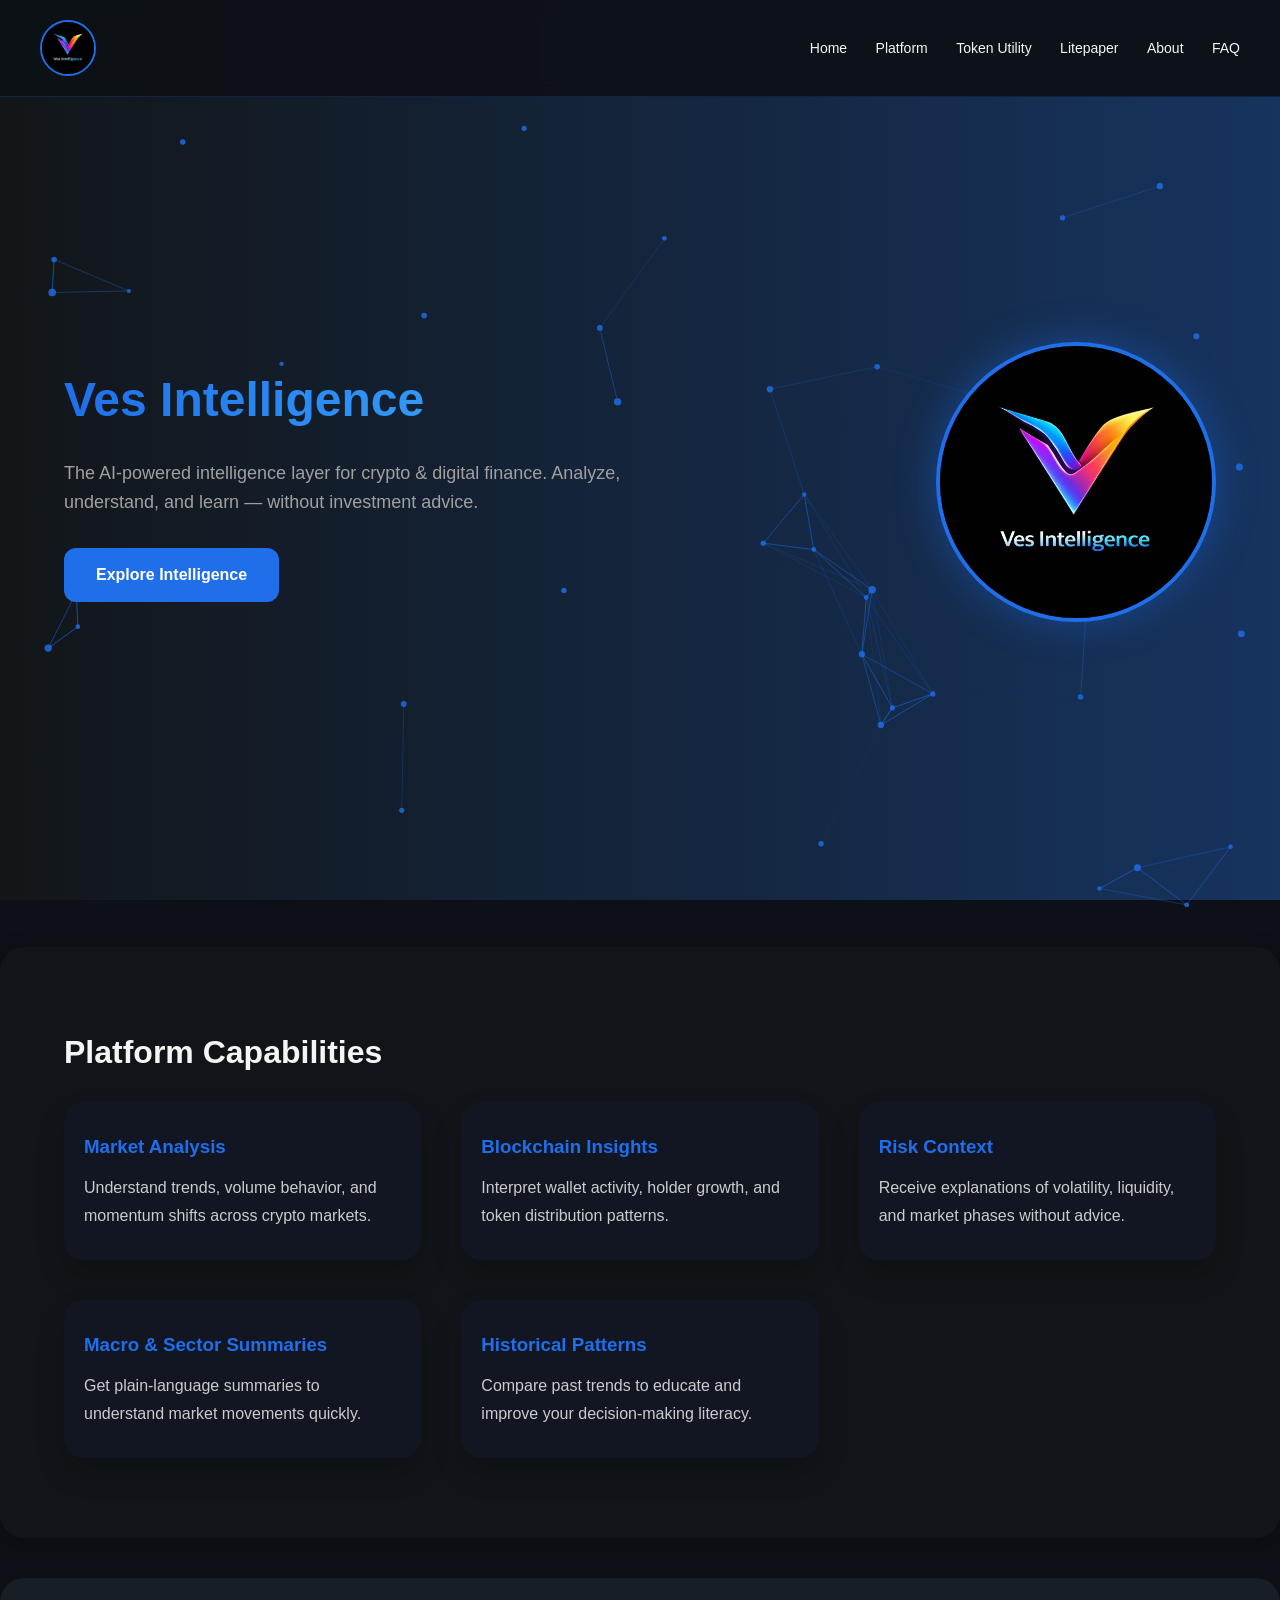
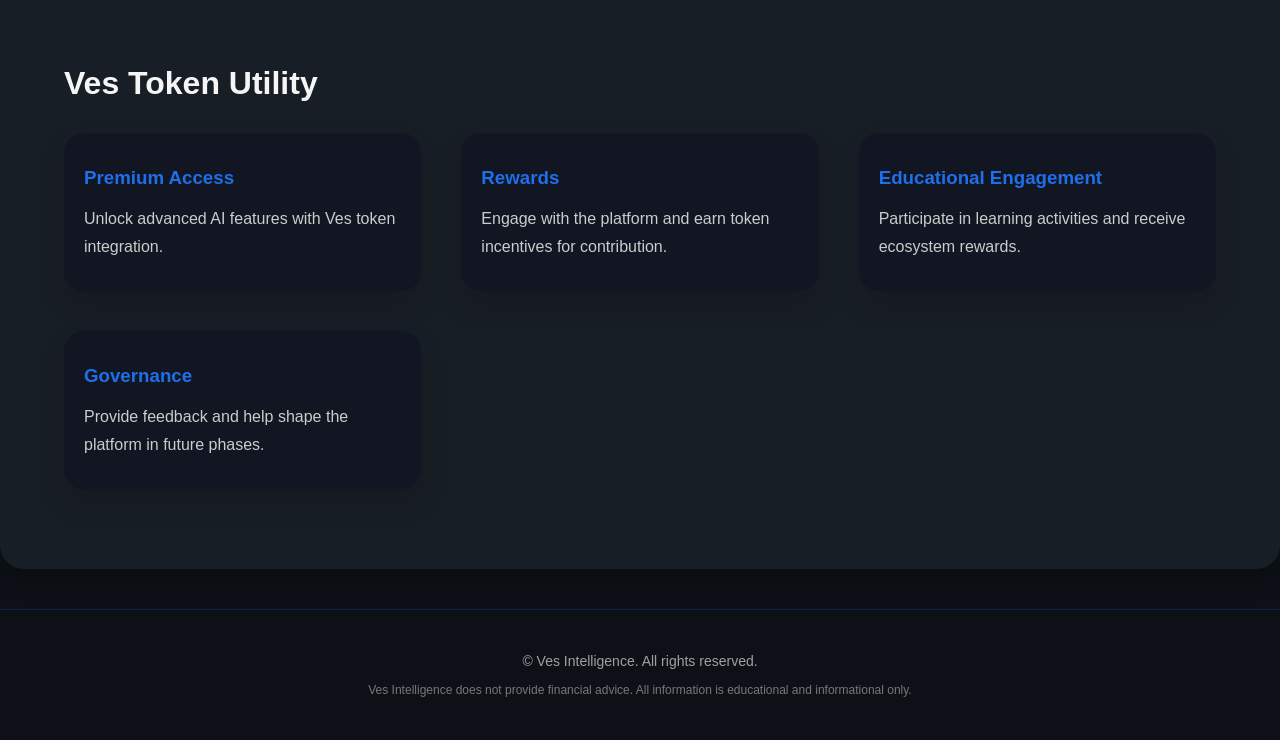
==== index.html @ 3d3acccd "Initial commit - Ves Intelligence" ====
<!DOCTYPE html>
<html lang="en">
<head>
  <meta charset="UTF-8">
  <meta name="viewport" content="width=device-width, initial-scale=1.0">
  <title>Ves Intelligence</title>
  <link rel="icon" type="image/png" href="assets/img/no word.png" />
  <link rel="stylesheet" href="assets/css/style.css" />
</head>
<body>
  <!-- HEADER -->
  <header class="header">
    <div class="container nav">
      <img src="assets/img/ves.png" alt="Ves Intelligence Logo" class="logo-img">
      <nav>
        <a href="index.html">Home</a>
        <a href="platform.html">Platform</a>
        <a href="token.html">Token Utility</a>
        <a href="docs/litepaper.html">Litepaper</a>
        <a href="about.html">About</a>
        <a href="faq.html">FAQ</a>
      </nav>
    </div>
  </header>

  <!-- HERO -->
  <section class="hero">
    <canvas id="brain-bg"></canvas>
    <div class="container hero-container flex-hero">
      <div class="hero-text">
        <h1>Ves Intelligence</h1>
        <p>The AI-powered intelligence layer for crypto & digital finance. Analyze, understand, and learn — without investment advice.</p>
        <a href="docs/whitepaper.html" class="button">Explore Intelligence</a>
      </div>
      <div class="hero-logo">
        <img src="assets/img/ves.png" alt="Ves Intelligence Logo" class="hero-logo-img">
      </div>
    </div>
  </section>

  <!-- PLATFORM CAPABILITIES -->
  <section class="section">
    <div class="container">
      <h2>Platform Capabilities</h2>
      <div class="grid">
        <div class="feature-card">
          <h3>Market Analysis</h3>
          <p>Understand trends, volume behavior, and momentum shifts across crypto markets.</p>
        </div>
        <div class="feature-card">
          <h3>Blockchain Insights</h3>
          <p>Interpret wallet activity, holder growth, and token distribution patterns.</p>
        </div>
        <div class="feature-card">
          <h3>Risk Context</h3>
          <p>Receive explanations of volatility, liquidity, and market phases without advice.</p>
        </div>
        <div class="feature-card">
          <h3>Macro & Sector Summaries</h3>
          <p>Get plain-language summaries to understand market movements quickly.</p>
        </div>
        <div class="feature-card">
          <h3>Historical Patterns</h3>
          <p>Compare past trends to educate and improve your decision-making literacy.</p>
        </div>
      </div>
    </div>
  </section>

  <!-- TOKEN UTILITY -->
  <section class="section muted">
    <div class="container">
      <h2>Ves Token Utility</h2>
      <div class="grid">
        <div class="feature-card">
          <h3>Premium Access</h3>
          <p>Unlock advanced AI features with Ves token integration.</p>
        </div>
        <div class="feature-card">
          <h3>Rewards</h3>
          <p>Engage with the platform and earn token incentives for contribution.</p>
        </div>
        <div class="feature-card">
          <h3>Educational Engagement</h3>
          <p>Participate in learning activities and receive ecosystem rewards.</p>
        </div>
        <div class="feature-card">
          <h3>Governance</h3>
          <p>Provide feedback and help shape the platform in future phases.</p>
        </div>
      </div>
    </div>
  </section>

  <!-- FOOTER -->
  <footer class="footer">
    <div class="container">
      <p>© Ves Intelligence. All rights reserved.</p>
      <p class="disclaimer">Ves Intelligence does not provide financial advice. All information is educational and informational only.</p>
    </div>
  </footer>

  <!-- SCRIPTS -->
  <script src="assets/js/main.js"></script>
  <script src="assets/js/brain.js"></script>
</body>
</html>
---- assets/css/style.css ----
/* ===========================
   Base Reset & Fonts
=========================== */
* {
  margin: 0;
  padding: 0;
  box-sizing: border-box;
}

body {
  font-family: 'Inter', 'Roboto', -apple-system, BlinkMacSystemFont, "Segoe UI", Helvetica, Arial, sans-serif;
  color: #F5F5F5;
  background: #0D1117;
  line-height: 1.6;
  overflow-x: hidden;
}

/* ===========================
   Container & Layout
=========================== */
.container {
  max-width: 1200px;
  margin: 0 auto;
  padding: 0 24px;
}

/* ===========================
   Header & Navigation
=========================== */
.header {
  position: sticky;
  top: 0;
  z-index: 100;
  background: rgba(13,17,23,0.95);
  backdrop-filter: blur(8px);
  border-bottom: 1px solid #1F6FEB33;
}

.nav {
  display: flex;
  justify-content: space-between;
  align-items: center;
  padding: 20px 0;
}

.logo-img {
  height: 56px;
  width: 56px;
  border-radius: 50%;
  object-fit: cover;
  border: 2px solid #1F6FEB;
}

nav a {
  margin-left: 24px;
  text-decoration: none;
  color: #F5F5F5;
  font-size: 14px;
  font-weight: 500;
  transition: all 0.3s ease;
}

nav a:hover {
  color: #1F6FEB;
  transform: translateY(-2px);
}

/* ===========================
   Hero Section
=========================== */
.hero {
  position: relative;
  min-height: 90vh;
  display: flex;
  align-items: center;
  justify-content: center;
  overflow: hidden;
}

.hero-container {
  display: flex;
  justify-content: space-between;
  align-items: center;
  position: relative;
  width: 100%;
  max-width: 1200px;
  z-index: 2;
  padding: 0 24px;
  flex-wrap: wrap;
}

.hero-text {
  flex: 1 1 500px;
  text-align: left;
  max-width: 600px;
  margin-bottom: 40px;
}

.hero-text h1 {
  font-size: 48px;
  font-weight: 700;
  background: linear-gradient(90deg, #1F6FEB, #3DB4FF);
  -webkit-background-clip: text;
  -webkit-text-fill-color: transparent;
  margin-bottom: 20px;
}

.hero-text p {
  font-size: 18px;
  color: #A0A0A0;
  margin-bottom: 32px;
}

.hero-text .button {
  display: inline-block;
  padding: 14px 32px;
  background: #1F6FEB;
  color: #fff;
  font-weight: 600;
  border-radius: 12px;
  text-decoration: none;
  transition: all 0.3s ease;
}

.hero-text .button:hover {
  background: #155FCC;
  transform: translateY(-2px);
}

/* Logo */
.hero-logo {
  flex: 0 1 280px;
  max-width: 280px;
  height: 280px;
  margin-bottom: 40px;
  position: relative;
}

.hero-logo img {
  width: 100%;
  height: 100%;
  border-radius: 50%;
  border: 4px solid #1F6FEB;
  box-shadow: 0 0 40px rgba(31,111,235,0.4);
  z-index: 2;
  position: relative;
}

/* Brain canvas */
#brain-bg {
  position: absolute;
  top: 0;
  left: 0;
  width: 100%;
  height: 100%;
  z-index: 1;
}

/* ===========================
   Sections
=========================== */
.section {
  background: rgba(18,22,25,0.95);
  border-radius: 24px;
  padding: 80px 24px;
  margin: 40px 0;
  box-shadow: 0 8px 24px rgba(0,0,0,0.3);
  transition: transform 0.3s ease, box-shadow 0.3s ease;
}

.section:hover {
  transform: translateY(-5px);
  box-shadow: 0 12px 36px rgba(0,0,0,0.4);
}

.section.muted {
  background: rgba(28,34,40,0.85);
}

.section h2 {
  font-size: 32px;
  font-weight: 700;
  margin-bottom: 24px;
  color: #F5F5F5;
}

.section p {
  max-width: 750px;
  color: #ccc;
  font-size: 16px;
  line-height: 1.75;
}

/* ===========================
   Grid / Features
=========================== */
.grid {
  display: grid;
  grid-template-columns: repeat(auto-fit, minmax(280px, 1fr));
  gap: 40px;
  margin-top: 24px;
}

.feature-card {
  background: #111622;
  border-radius: 20px;
  padding: 30px 20px;
  box-shadow: 0 15px 30px rgba(0,0,0,0.15);
  transition: transform 0.3s ease, box-shadow 0.3s ease;
}

.feature-card:hover {
  transform: translateY(-8px);
  box-shadow: 0 25px 50px rgba(0,0,0,0.2);
}

.feature-card h3 {
  margin-bottom: 12px;
  color: #1F6FEB;
}

.feature-card p {
  color: #ccc;
}

/* ===========================
   Notes & Disclaimers
=========================== */
.note {
  margin-top: 12px;
  font-size: 14px;
  color: #A0A0A0;
}

.footer {
  border-top: 1px solid #1F6FEB33;
  padding: 40px 24px;
  font-size: 14px;
  color: #A0A0A0;
  text-align: center;
}

.footer .disclaimer {
  margin-top: 8px;
  font-size: 12px;
  color: #777;
}

/* ===========================
   Animated Gradient Background
=========================== */
body::before {
  content: '';
  position: fixed;
  top: 0; left: 0;
  width: 100%; height: 100%;
  background: linear-gradient(270deg, #0D1117, #1F6FEB, #121619);
  background-size: 600% 600%;
  z-index: -1;
  animation: gradientShift 30s ease infinite;
}

@keyframes gradientShift {
  0% {background-position: 0% 50%;}
  50% {background-position: 100% 50%;}
  100% {background-position: 0% 50%;}
}

/* ===========================
   Responsive
=========================== */
@media (max-width: 992px) {
  .hero-container {
    flex-direction: column;
    text-align: center;
  }
  .hero-text {
    margin-bottom: 40px;
  }
}

@media (max-width: 768px) {
  .hero-text h1 {
    font-size: 36px;
  }
  .section h2 {
    font-size: 28px;
  }
  .hero-logo {
    width: 200px;
  }
  .hero-text .button {
    padding: 12px 24px;
  }
}
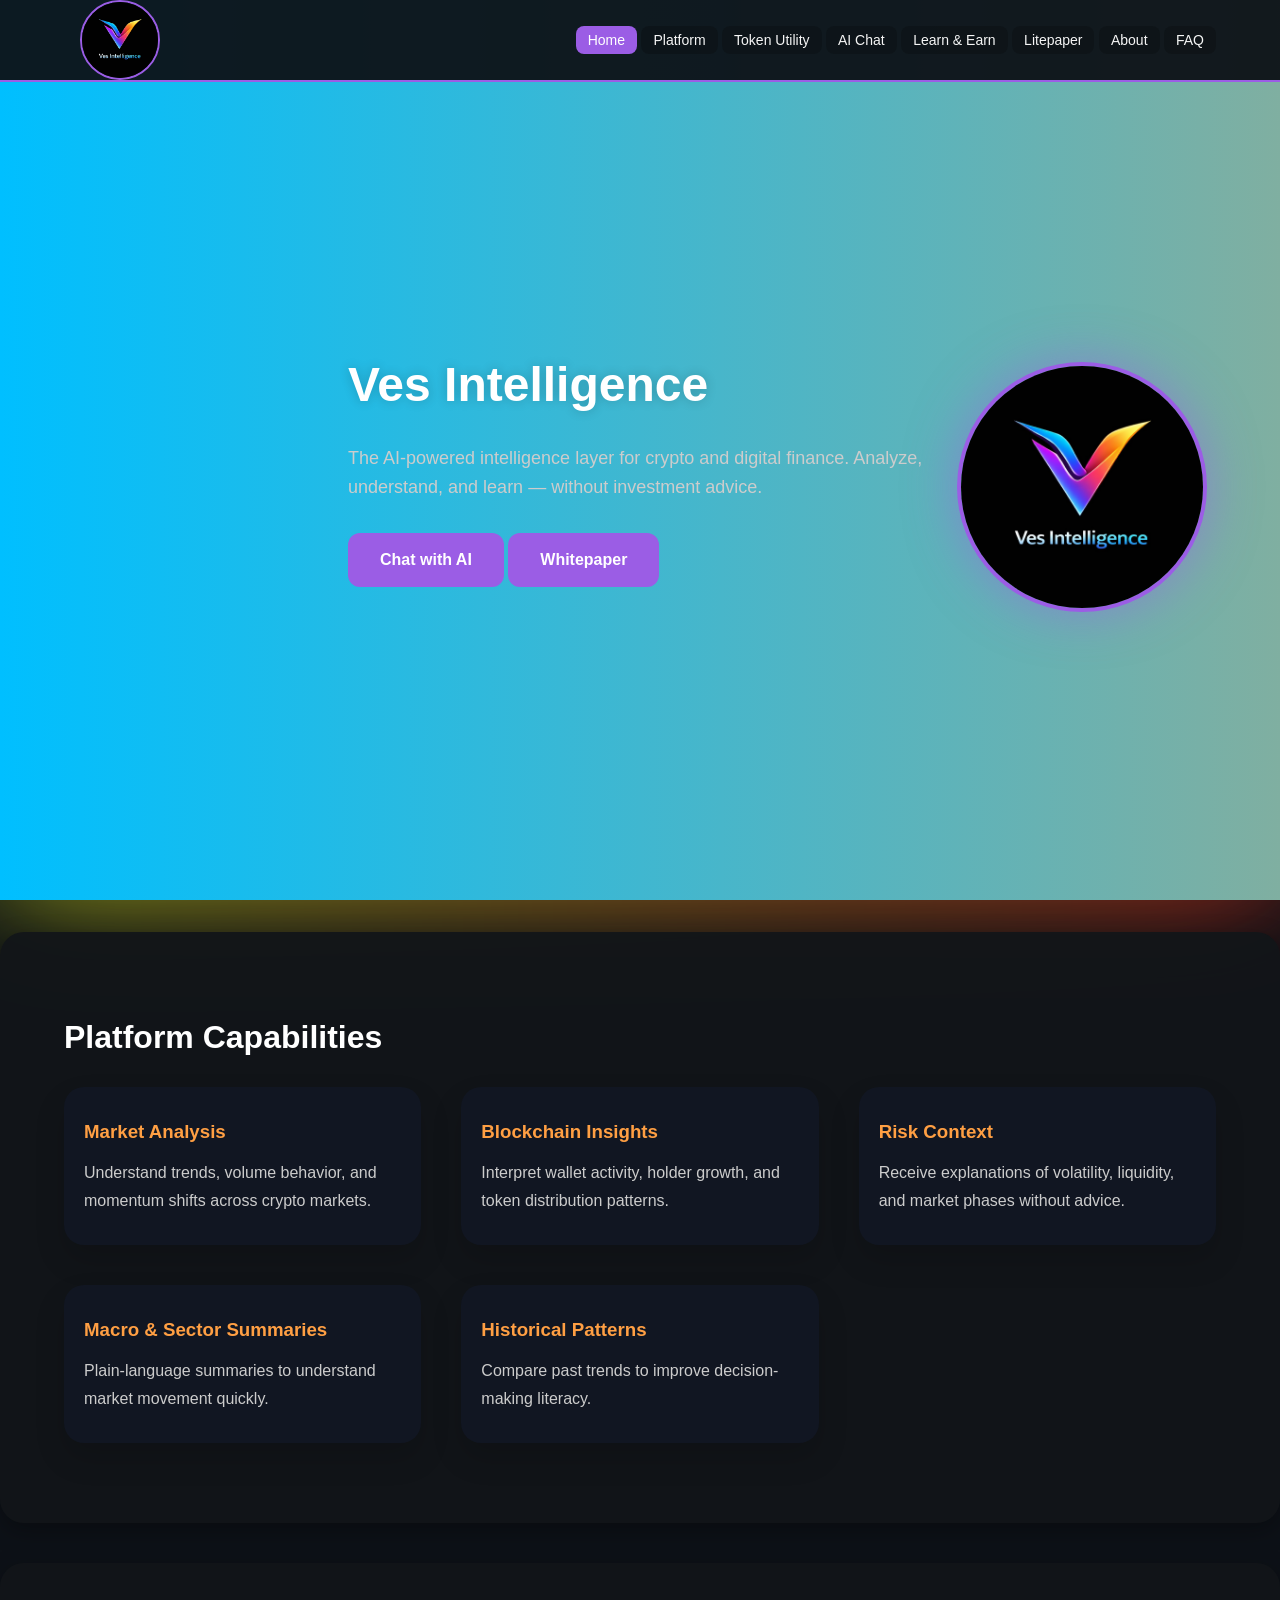
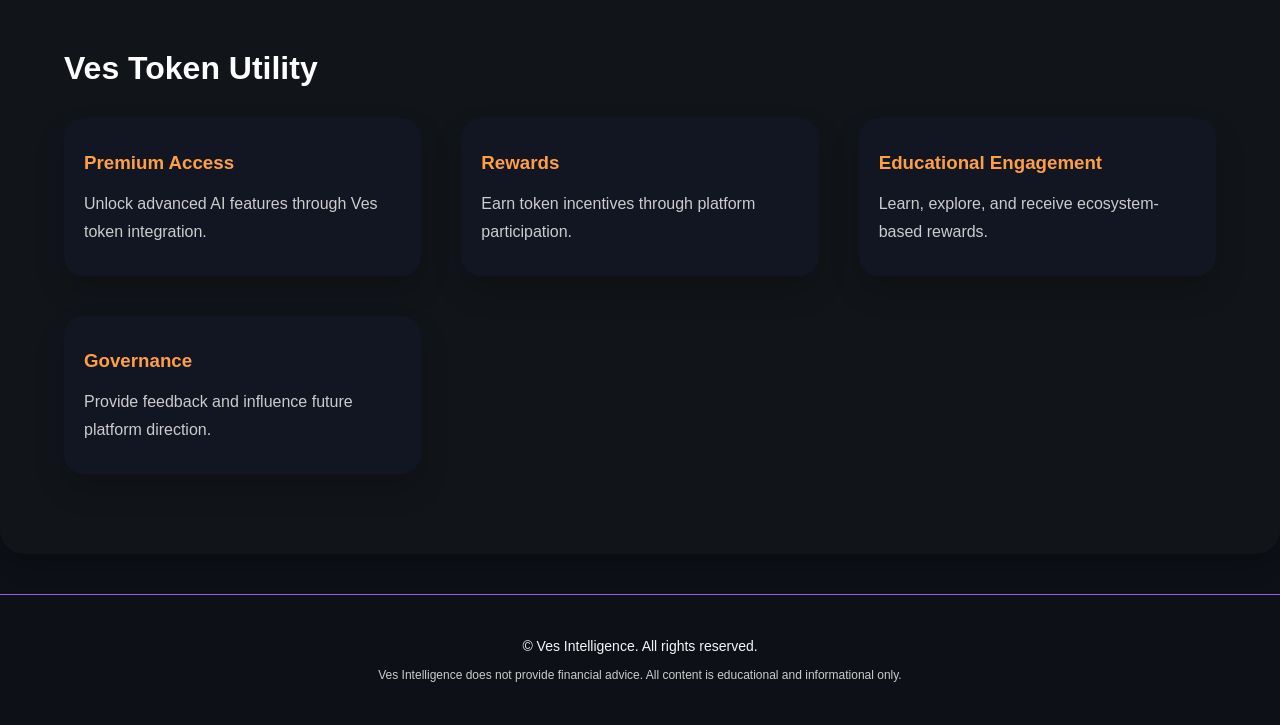
==== commit 1ae85071: "v2 of website with new design" ====
--- a/index.html
+++ b/index.html
@@ -1,107 +1,169 @@
 <!DOCTYPE html>
 <html lang="en">
-<head>
-  <meta charset="UTF-8">
-  <meta name="viewport" content="width=device-width, initial-scale=1.0">
-  <title>Ves Intelligence</title>
-  <link rel="icon" type="image/png" href="assets/img/no word.png" />
-  <link rel="stylesheet" href="assets/css/style.css" />
-</head>
-<body>
-  <!-- HEADER -->
-  <header class="header">
-    <div class="container nav">
-      <img src="assets/img/ves.png" alt="Ves Intelligence Logo" class="logo-img">
-      <nav>
-        <a href="index.html">Home</a>
-        <a href="platform.html">Platform</a>
-        <a href="token.html">Token Utility</a>
-        <a href="docs/litepaper.html">Litepaper</a>
-        <a href="about.html">About</a>
-        <a href="faq.html">FAQ</a>
-      </nav>
+  <head>
+    <meta charset="UTF-8" />
+    <meta name="viewport" content="width=device-width, initial-scale=1.0" />
+    <title>Ves Intelligence</title>
+
+    <!-- Favicon -->
+    <link rel="icon" type="image/png" href="assets/img/no word.png" />
+
+    <!-- Styles -->
+    <link rel="stylesheet" href="assets/css/style.css" />
+  </head>
+  <body>
+    <!-- Animated RGB Brand Background -->
+    <div class="ves-wave"></div>
+
+    <!-- Splash Overlay -->
+    <div class="splash-screen">
+      <img
+        src="assets/img/ves.png"
+        alt="Ves Intelligence Logo"
+        class="splash-logo"
+      />
     </div>
-  </header>
 
-  <!-- HERO -->
-  <section class="hero">
-    <canvas id="brain-bg"></canvas>
-    <div class="container hero-container flex-hero">
-      <div class="hero-text">
-        <h1>Ves Intelligence</h1>
-        <p>The AI-powered intelligence layer for crypto & digital finance. Analyze, understand, and learn — without investment advice.</p>
-        <a href="docs/whitepaper.html" class="button">Explore Intelligence</a>
-      </div>
-      <div class="hero-logo">
-        <img src="assets/img/ves.png" alt="Ves Intelligence Logo" class="hero-logo-img">
-      </div>
-    </div>
-  </section>
-
-  <!-- PLATFORM CAPABILITIES -->
-  <section class="section">
-    <div class="container">
-      <h2>Platform Capabilities</h2>
-      <div class="grid">
-        <div class="feature-card">
-          <h3>Market Analysis</h3>
-          <p>Understand trends, volume behavior, and momentum shifts across crypto markets.</p>
-        </div>
-        <div class="feature-card">
-          <h3>Blockchain Insights</h3>
-          <p>Interpret wallet activity, holder growth, and token distribution patterns.</p>
-        </div>
-        <div class="feature-card">
-          <h3>Risk Context</h3>
-          <p>Receive explanations of volatility, liquidity, and market phases without advice.</p>
-        </div>
-        <div class="feature-card">
-          <h3>Macro & Sector Summaries</h3>
-          <p>Get plain-language summaries to understand market movements quickly.</p>
-        </div>
-        <div class="feature-card">
-          <h3>Historical Patterns</h3>
-          <p>Compare past trends to educate and improve your decision-making literacy.</p>
+    <!-- HEADER -->
+    <header class="header">
+      <div class="container nav">
+        <div class="nav-inner">
+          <img src="assets/img/ves.png" alt="Ves Intelligence Logo" class="logo-img" />
+          <nav>
+            <a href="index.html" class="active">Home</a>
+            <a href="platform.html">Platform</a>
+            <a href="token.html">Token Utility</a>
+            <a href="ai.html">AI Chat</a>
+            <a href="learn.html">Learn & Earn</a>
+            <a href="docs/litepaper.html">Litepaper</a>
+            <a href="about.html">About</a>
+            <a href="faq.html">FAQ</a>
+          </nav>
         </div>
       </div>
-    </div>
-  </section>
+    </header>
 
-  <!-- TOKEN UTILITY -->
-  <section class="section muted">
-    <div class="container">
-      <h2>Ves Token Utility</h2>
-      <div class="grid">
-        <div class="feature-card">
-          <h3>Premium Access</h3>
-          <p>Unlock advanced AI features with Ves token integration.</p>
+    <!-- HERO -->
+    <section class="hero">
+      <canvas id="brain-bg"></canvas>
+
+      <div class="container hero-container">
+        <div class="hero-text">
+          <h1>Ves Intelligence</h1>
+          <p>
+            The AI-powered intelligence layer for crypto and digital finance.
+            Analyze, understand, and learn — without investment advice.
+          </p>
+          <a href="ai.html" class="button">
+            Chat with AI
+          </a>
+          <a href="docs/whitepaper.html" class="button">
+            Whitepaper
+          </a>
         </div>
-        <div class="feature-card">
-          <h3>Rewards</h3>
-          <p>Engage with the platform and earn token incentives for contribution.</p>
-        </div>
-        <div class="feature-card">
-          <h3>Educational Engagement</h3>
-          <p>Participate in learning activities and receive ecosystem rewards.</p>
-        </div>
-        <div class="feature-card">
-          <h3>Governance</h3>
-          <p>Provide feedback and help shape the platform in future phases.</p>
+
+        <div class="hero-logo">
+          <img
+            src="assets/img/ves.png"
+            alt="Ves Intelligence Logo"
+            class="hero-logo-img"
+          />
         </div>
       </div>
-    </div>
-  </section>
+    </section>
 
-  <!-- FOOTER -->
-  <footer class="footer">
-    <div class="container">
-      <p>© Ves Intelligence. All rights reserved.</p>
-      <p class="disclaimer">Ves Intelligence does not provide financial advice. All information is educational and informational only.</p>
-    </div>
-  </footer>
+    <!-- PLATFORM CAPABILITIES -->
+    <section class="section">
+      <div class="container">
+        <h2>Platform Capabilities</h2>
 
-  <!-- SCRIPTS -->
-  <script src="assets/js/main.js"></script>
-  <script src="assets/js/brain.js"></script>
-</body>
+        <div class="grid">
+          <div class="feature-card">
+            <h3>Market Analysis</h3>
+            <p>
+              Understand trends, volume behavior, and momentum shifts across crypto markets.
+            </p>
+          </div>
+
+          <div class="feature-card">
+            <h3>Blockchain Insights</h3>
+            <p>
+              Interpret wallet activity, holder growth, and token distribution patterns.
+            </p>
+          </div>
+
+          <div class="feature-card">
+            <h3>Risk Context</h3>
+            <p>
+              Receive explanations of volatility, liquidity, and market phases without advice.
+            </p>
+          </div>
+
+          <div class="feature-card">
+            <h3>Macro & Sector Summaries</h3>
+            <p>
+              Plain-language summaries to understand market movement quickly.
+            </p>
+          </div>
+
+          <div class="feature-card">
+            <h3>Historical Patterns</h3>
+            <p>
+              Compare past trends to improve decision-making literacy.
+            </p>
+          </div>
+        </div>
+      </div>
+    </section>
+
+    <!-- TOKEN UTILITY -->
+    <section class="section muted">
+      <div class="container">
+        <h2>Ves Token Utility</h2>
+
+        <div class="grid">
+          <div class="feature-card">
+            <h3>Premium Access</h3>
+            <p>
+              Unlock advanced AI features through Ves token integration.
+            </p>
+          </div>
+
+          <div class="feature-card">
+            <h3>Rewards</h3>
+            <p>
+              Earn token incentives through platform participation.
+            </p>
+          </div>
+
+          <div class="feature-card">
+            <h3>Educational Engagement</h3>
+            <p>
+              Learn, explore, and receive ecosystem-based rewards.
+            </p>
+          </div>
+
+          <div class="feature-card">
+            <h3>Governance</h3>
+            <p>
+              Provide feedback and influence future platform direction.
+            </p>
+          </div>
+        </div>
+      </div>
+    </section>
+
+    <!-- FOOTER -->
+    <footer class="footer">
+      <div class="container">
+        <p>© Ves Intelligence. All rights reserved.</p>
+        <p class="disclaimer">
+          Ves Intelligence does not provide financial advice. All content is educational and informational only.
+        </p>
+      </div>
+    </footer>
+
+    <!-- Scripts -->
+    <script src="assets/js/main.js"></script>
+  </body>
 </html>
--- a/assets/css/style.css
+++ b/assets/css/style.css
@@ -8,11 +8,58 @@
 }
 
 body {
-  font-family: 'Inter', 'Roboto', -apple-system, BlinkMacSystemFont, "Segoe UI", Helvetica, Arial, sans-serif;
-  color: #F5F5F5;
-  background: #0D1117;
+  font-family: "Inter", "Roboto", -apple-system, BlinkMacSystemFont, "Segoe UI",
+    Helvetica, Arial, sans-serif;
+  color: #f5f5f5;
+  background: #0d1117;
   line-height: 1.6;
   overflow-x: hidden;
+  position: relative;
+}
+
+/* ===========================
+   Animated Gradient Background
+=========================== */
+body::before {
+  content: "";
+  position: fixed;
+  top: 0;
+  left: 0;
+  width: 100%;
+  height: 100%;
+  background: linear-gradient(270deg, #9b5de5, #ff4c4c, #ff9f43, #00bfff);
+  background-size: 600% 600%;
+  z-index: -2;
+  animation: gradientShift 30s ease infinite;
+}
+
+@keyframes gradientShift {
+  0% {
+    background-position: 0% 50%;
+  }
+  50% {
+    background-position: 100% 50%;
+  }
+  100% {
+    background-position: 0% 50%;
+  }
+}
+
+/* ===========================
+   Ves Wave Animated Background
+=========================== */
+.ves-wave {
+  position: fixed;
+  top: 0;
+  left: 0;
+  width: 100%;
+  height: 100%;
+  z-index: -3; /* behind everything */
+  background: linear-gradient(270deg, #9b5de5, #ff4c4c, #ff9f43, #00bfff);
+  background-size: 600% 600%;
+  filter: blur(60px);
+  opacity: 0.7;
+  pointer-events: none;
 }
 
 /* ===========================
@@ -31,38 +78,70 @@
   position: sticky;
   top: 0;
   z-index: 100;
-  background: rgba(13,17,23,0.95);
-  backdrop-filter: blur(8px);
-  border-bottom: 1px solid #1F6FEB33;
-}
-
-.nav {
-  display: flex;
+  background: rgba(13, 17, 23, 0.95);
+  border-bottom: 2px solid #9b5de5;
+}
+
+.nav-inner {
+  display: flex;
+  align-items: center;
   justify-content: space-between;
-  align-items: center;
-  padding: 20px 0;
+  width: 100%;
 }
 
 .logo-img {
-  height: 56px;
-  width: 56px;
+  height: 80px;
+  width: 80px;
   border-radius: 50%;
   object-fit: cover;
-  border: 2px solid #1F6FEB;
-}
-
+  border: 2px solid #9b5de5;
+  margin-left: 16px;
+}
+
+/* Nav Links */
 nav a {
-  margin-left: 24px;
   text-decoration: none;
-  color: #F5F5F5;
+  color: #f5f5f5;
   font-size: 14px;
   font-weight: 500;
+  padding: 6px 12px;
+  border-radius: 8px;
   transition: all 0.3s ease;
-}
-
-nav a:hover {
-  color: #1F6FEB;
+  background: rgba(0, 0, 0, 0.2);
+}
+nav a:hover,
+nav a.active {
+  color: #fff;
+  background: #9b5de5;
   transform: translateY(-2px);
+}
+
+/* ===========================
+   Splash Overlay
+=========================== */
+.splash-screen {
+  position: fixed;
+  top: 0;
+  left: 0;
+  width: 100%;
+  height: 100%;
+  background: rgba(13, 17, 23, 0.75);
+  display: flex;
+  justify-content: center;
+  align-items: center;
+  z-index: 9999;
+}
+
+.splash-screen .splash-logo {
+  width: 350px;
+  height: 350px;
+  border-radius: 50%;
+  border: 4px solid #9b5de5;
+  box-shadow: 0 0 40px rgba(155, 93, 229, 0.5);
+  background: #0d1117;
+  display: flex;
+  justify-content: center;
+  align-items: center;
 }
 
 /* ===========================
@@ -75,23 +154,20 @@
   align-items: center;
   justify-content: center;
   overflow: hidden;
+  padding: 0 24px;
 }
 
 .hero-container {
   display: flex;
   justify-content: space-between;
   align-items: center;
-  position: relative;
-  width: 100%;
-  max-width: 1200px;
+  width: 100%;
+  flex-wrap: wrap;
   z-index: 2;
-  padding: 0 24px;
-  flex-wrap: wrap;
 }
 
 .hero-text {
   flex: 1 1 500px;
-  text-align: left;
   max-width: 600px;
   margin-bottom: 40px;
 }
@@ -99,91 +175,82 @@
 .hero-text h1 {
   font-size: 48px;
   font-weight: 700;
-  background: linear-gradient(90deg, #1F6FEB, #3DB4FF);
-  -webkit-background-clip: text;
-  -webkit-text-fill-color: transparent;
+  color: #fff;
   margin-bottom: 20px;
+  text-shadow: 0 0 12px rgba(0, 0, 0, 0.2);
 }
 
 .hero-text p {
   font-size: 18px;
-  color: #A0A0A0;
+  color: #ccc;
   margin-bottom: 32px;
 }
 
 .hero-text .button {
   display: inline-block;
   padding: 14px 32px;
-  background: #1F6FEB;
+  background: #9b5de5;
   color: #fff;
   font-weight: 600;
   border-radius: 12px;
   text-decoration: none;
   transition: all 0.3s ease;
 }
-
 .hero-text .button:hover {
-  background: #155FCC;
+  background: #ff4c4c;
   transform: translateY(-2px);
 }
 
-/* Logo */
+/* Hero Logo inside Hero Section */
 .hero-logo {
-  flex: 0 1 280px;
-  max-width: 280px;
-  height: 280px;
-  margin-bottom: 40px;
-  position: relative;
+  flex: 0 1 300px;
+  max-width: 300px;
+  height: 300px;
+  margin: 0 auto;
+  display: flex;
+  justify-content: center;
+  align-items: center;
 }
 
 .hero-logo img {
   width: 100%;
   height: 100%;
   border-radius: 50%;
-  border: 4px solid #1F6FEB;
-  box-shadow: 0 0 40px rgba(31,111,235,0.4);
+  border: 4px solid #9b5de5;
+  box-shadow: 0 0 50px rgba(155, 93, 229, 0.5);
+  position: relative;
   z-index: 2;
-  position: relative;
-}
-
-/* Brain canvas */
-#brain-bg {
-  position: absolute;
-  top: 0;
-  left: 0;
-  width: 100%;
-  height: 100%;
-  z-index: 1;
-}
-
-/* ===========================
-   Sections
+  transition: all 0.6s ease; /* added for hover glow */
+}
+
+.hero-logo img:hover {
+  box-shadow: 0 0 80px rgba(155, 93, 229, 0.7),
+    0 0 100px rgba(255, 159, 67, 0.5), 0 0 120px rgba(0, 191, 255, 0.3);
+  transform: scale(1.05);
+}
+
+/* ===========================
+   Sections & Cards
 =========================== */
 .section {
-  background: rgba(18,22,25,0.95);
+  background: rgba(18, 22, 25, 0.95);
   border-radius: 24px;
   padding: 80px 24px;
   margin: 40px 0;
-  box-shadow: 0 8px 24px rgba(0,0,0,0.3);
+  box-shadow: 0 8px 24px rgba(0, 0, 0, 0.3);
   transition: transform 0.3s ease, box-shadow 0.3s ease;
 }
-
 .section:hover {
   transform: translateY(-5px);
-  box-shadow: 0 12px 36px rgba(0,0,0,0.4);
-}
-
-.section.muted {
-  background: rgba(28,34,40,0.85);
+  box-shadow: 0 12px 36px rgba(0, 0, 0, 0.4);
 }
 
 .section h2 {
   font-size: 32px;
   font-weight: 700;
   margin-bottom: 24px;
-  color: #F5F5F5;
-}
-
+  color: #fff;
+}
 .section p {
   max-width: 750px;
   color: #ccc;
@@ -191,9 +258,6 @@
   line-height: 1.75;
 }
 
-/* ===========================
-   Grid / Features
-=========================== */
 .grid {
   display: grid;
   grid-template-columns: repeat(auto-fit, minmax(280px, 1fr));
@@ -205,65 +269,98 @@
   background: #111622;
   border-radius: 20px;
   padding: 30px 20px;
-  box-shadow: 0 15px 30px rgba(0,0,0,0.15);
+  box-shadow: 0 15px 30px rgba(0, 0, 0, 0.15);
   transition: transform 0.3s ease, box-shadow 0.3s ease;
 }
-
 .feature-card:hover {
   transform: translateY(-8px);
-  box-shadow: 0 25px 50px rgba(0,0,0,0.2);
-}
-
+  box-shadow: 0 25px 50px rgba(0, 0, 0, 0.2);
+}
 .feature-card h3 {
   margin-bottom: 12px;
-  color: #1F6FEB;
-}
-
+  color: #ff9f43;
+}
 .feature-card p {
   color: #ccc;
 }
 
 /* ===========================
-   Notes & Disclaimers
-=========================== */
-.note {
+   AI Chat Interface (Phone-like)
+=========================== */
+.chat-container {
+  max-width: 400px;
+  margin: 20px auto;
+  padding: 20px;
+  background: #111622;
+  border-radius: 24px;
+  display: flex;
+  flex-direction: column;
+  gap: 12px;
+  box-shadow: 0 8px 24px rgba(0, 0, 0, 0.3);
+}
+
+.chat-message {
+  padding: 16px 20px;
+  border-radius: 20px;
+  font-weight: 500;
+  word-wrap: break-word;
+  max-width: 80%;
+}
+
+.chat-message.user {
+  background: #1f1f2e;
+  color: #fff;
+  align-self: flex-end;
+  padding: 18px;
+}
+
+.chat-message.ai {
+  background: #2e1f2e;
+  color: #fff;
+  align-self: flex-start;
+  padding: 18px;
+}
+
+.chat-input-area {
+  display: flex;
+  gap: 12px;
   margin-top: 12px;
-  font-size: 14px;
-  color: #A0A0A0;
-}
-
+}
+.chat-input-area input {
+  flex: 1;
+  padding: 12px;
+  border-radius: 24px;
+  border: 1px solid #333;
+  background: #1b1b28;
+  color: #fff;
+}
+.chat-input-area button {
+  padding: 12px 24px;
+  border-radius: 24px;
+  border: none;
+  background: #9b5de5;
+  color: #fff;
+  font-weight: 600;
+  cursor: pointer;
+}
+.chat-input-area button:hover {
+  background: #ff4c4c;
+}
+
+/* ===========================
+   Footer
+=========================== */
 .footer {
-  border-top: 1px solid #1F6FEB33;
+  border-top: 1px solid #9b5de5;
   padding: 40px 24px;
   font-size: 14px;
-  color: #A0A0A0;
+  color: #f5f5f5;
   text-align: center;
 }
-
 .footer .disclaimer {
   margin-top: 8px;
   font-size: 12px;
-  color: #777;
-}
-
-/* ===========================
-   Animated Gradient Background
-=========================== */
-body::before {
-  content: '';
-  position: fixed;
-  top: 0; left: 0;
-  width: 100%; height: 100%;
-  background: linear-gradient(270deg, #0D1117, #1F6FEB, #121619);
-  background-size: 600% 600%;
-  z-index: -1;
-  animation: gradientShift 30s ease infinite;
-}
-
-@keyframes gradientShift {
-  0% {background-position: 0% 50%;}
-  50% {background-position: 100% 50%;}
-  100% {background-position: 0% 50%;}
+  color: #ccc;
 }
 
 /* ===========================
@@ -288,6 +385,7 @@
   }
   .hero-logo {
     width: 200px;
+    height: 200px;
   }
   .hero-text .button {
     padding: 12px 24px;
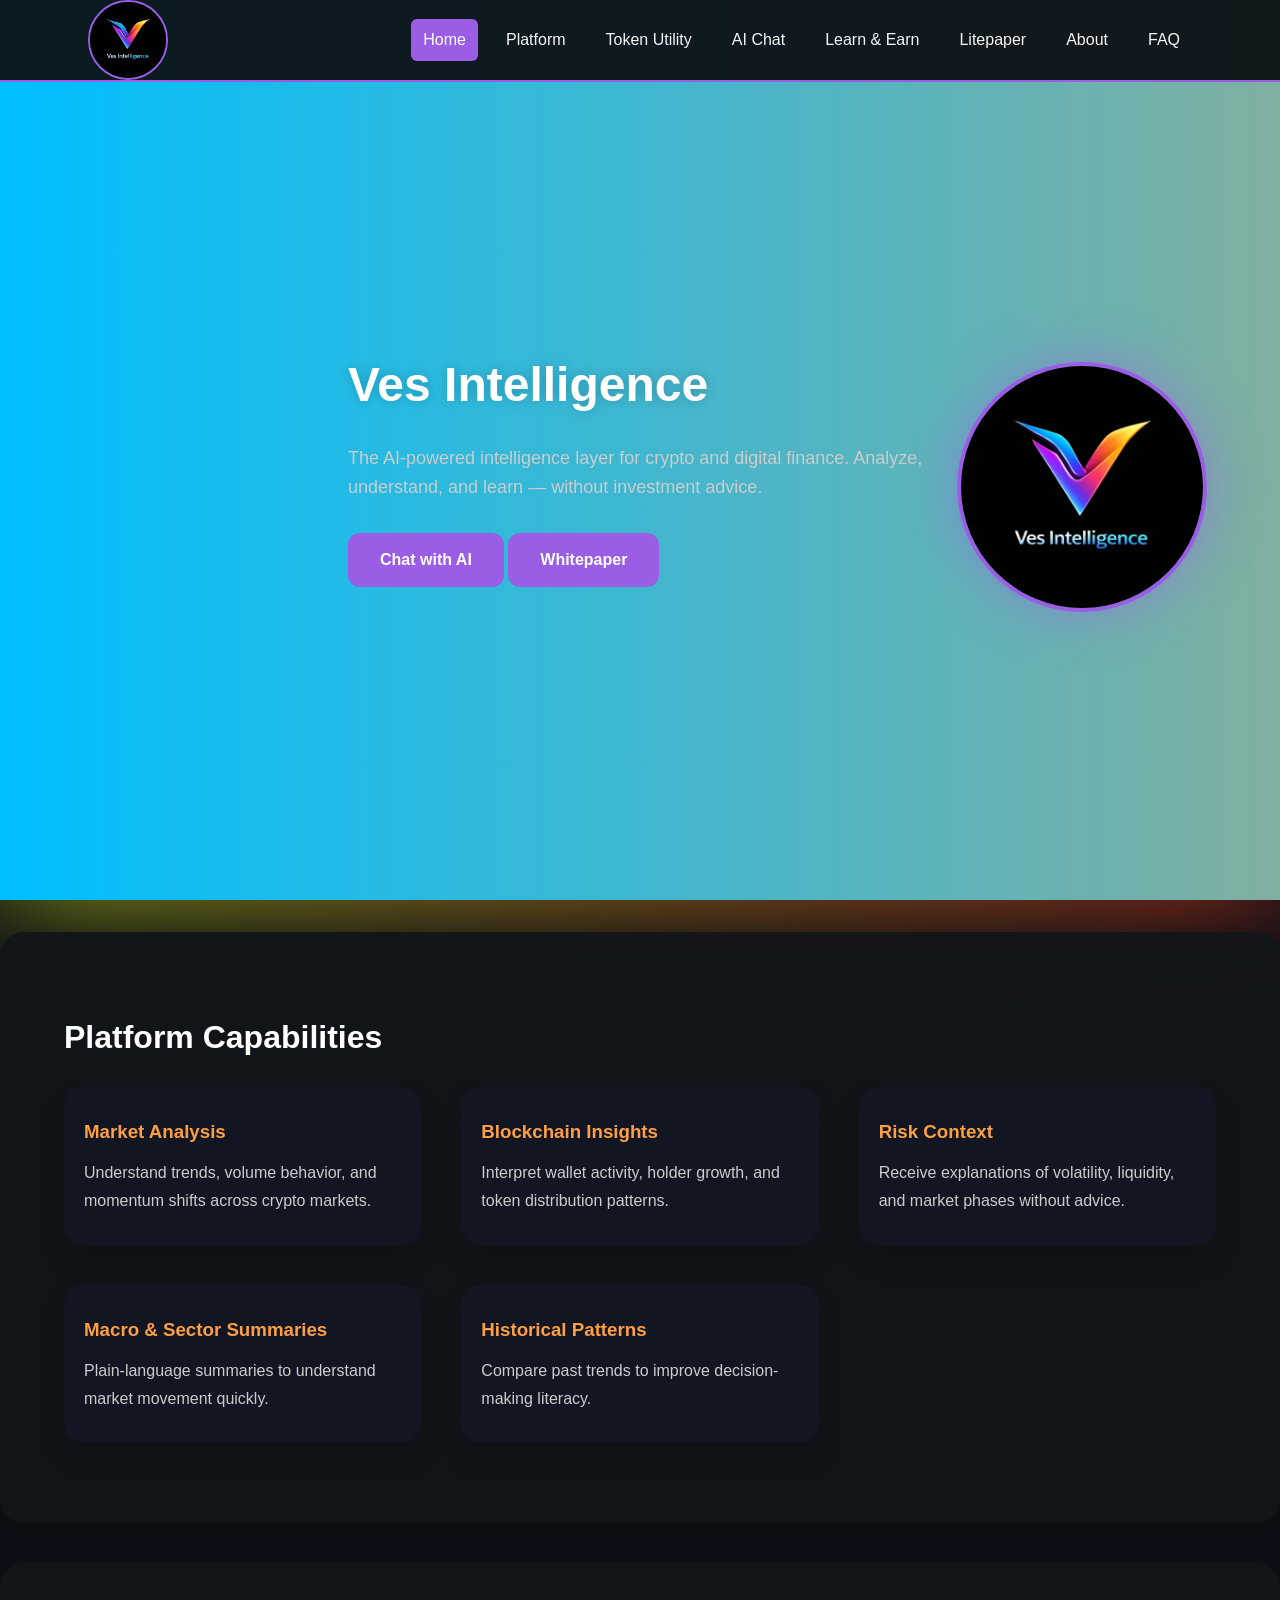
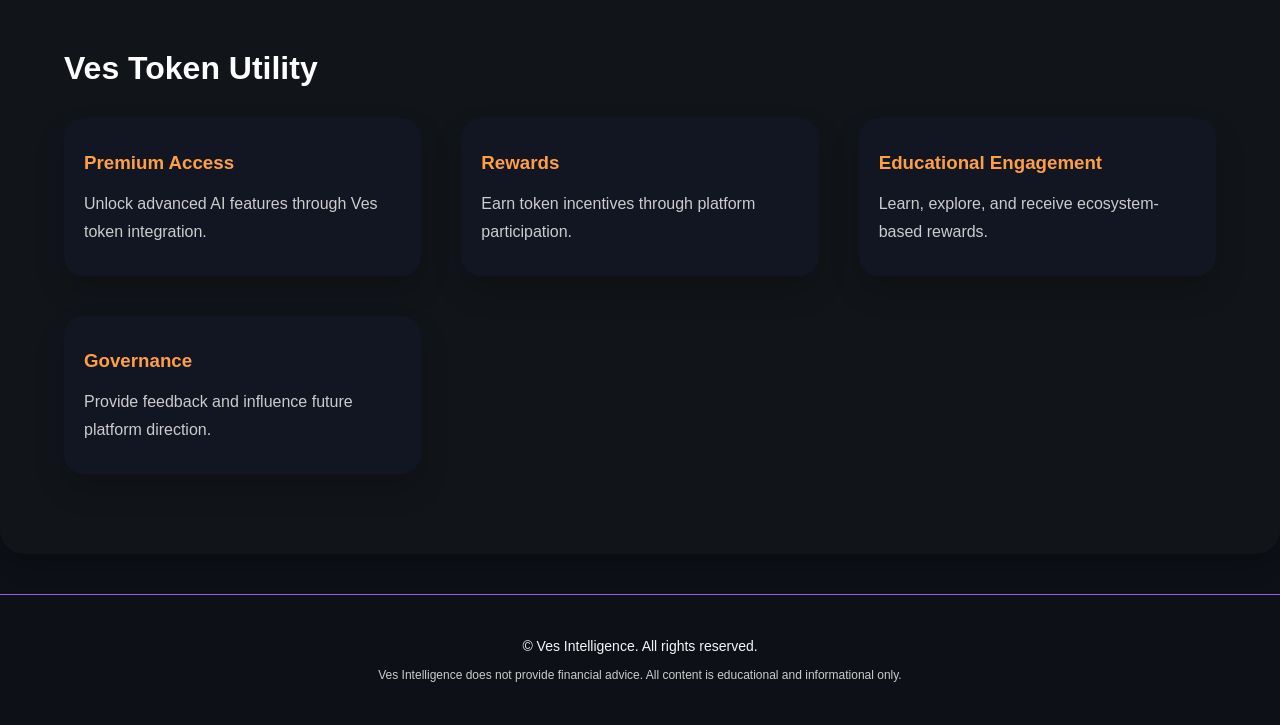
==== commit e75adf28: "update css to mobile friendly with hamburger menu" ====
--- a/index.html
+++ b/index.html
@@ -28,8 +28,18 @@
     <header class="header">
       <div class="container nav">
         <div class="nav-inner">
-          <img src="assets/img/ves.png" alt="Ves Intelligence Logo" class="logo-img" />
-          <nav>
+          <!-- Logo -->
+          <img
+            src="assets/img/ves.png"
+            alt="Ves Intelligence Logo"
+            class="logo-img"
+          />
+
+          <!-- Hamburger Menu (mobile) -->
+          <button class="hamburger" aria-label="Toggle Menu">&#9776;</button>
+
+          <!-- Navigation Links -->
+          <nav class="nav-links">
             <a href="index.html" class="active">Home</a>
             <a href="platform.html">Platform</a>
             <a href="token.html">Token Utility</a>
@@ -54,12 +64,8 @@
             The AI-powered intelligence layer for crypto and digital finance.
             Analyze, understand, and learn — without investment advice.
           </p>
-          <a href="ai.html" class="button">
-            Chat with AI
-          </a>
-          <a href="docs/whitepaper.html" class="button">
-            Whitepaper
-          </a>
+          <a href="ai.html" class="button"> Chat with AI </a>
+          <a href="docs/whitepaper.html" class="button"> Whitepaper </a>
         </div>
 
         <div class="hero-logo">
@@ -81,21 +87,24 @@
           <div class="feature-card">
             <h3>Market Analysis</h3>
             <p>
-              Understand trends, volume behavior, and momentum shifts across crypto markets.
+              Understand trends, volume behavior, and momentum shifts across
+              crypto markets.
             </p>
           </div>
 
           <div class="feature-card">
             <h3>Blockchain Insights</h3>
             <p>
-              Interpret wallet activity, holder growth, and token distribution patterns.
+              Interpret wallet activity, holder growth, and token distribution
+              patterns.
             </p>
           </div>
 
           <div class="feature-card">
             <h3>Risk Context</h3>
             <p>
-              Receive explanations of volatility, liquidity, and market phases without advice.
+              Receive explanations of volatility, liquidity, and market phases
+              without advice.
             </p>
           </div>
 
@@ -108,9 +117,7 @@
 
           <div class="feature-card">
             <h3>Historical Patterns</h3>
-            <p>
-              Compare past trends to improve decision-making literacy.
-            </p>
+            <p>Compare past trends to improve decision-making literacy.</p>
           </div>
         </div>
       </div>
@@ -124,30 +131,22 @@
         <div class="grid">
           <div class="feature-card">
             <h3>Premium Access</h3>
-            <p>
-              Unlock advanced AI features through Ves token integration.
-            </p>
+            <p>Unlock advanced AI features through Ves token integration.</p>
           </div>
 
           <div class="feature-card">
             <h3>Rewards</h3>
-            <p>
-              Earn token incentives through platform participation.
-            </p>
+            <p>Earn token incentives through platform participation.</p>
           </div>
 
           <div class="feature-card">
             <h3>Educational Engagement</h3>
-            <p>
-              Learn, explore, and receive ecosystem-based rewards.
-            </p>
+            <p>Learn, explore, and receive ecosystem-based rewards.</p>
           </div>
 
           <div class="feature-card">
             <h3>Governance</h3>
-            <p>
-              Provide feedback and influence future platform direction.
-            </p>
+            <p>Provide feedback and influence future platform direction.</p>
           </div>
         </div>
       </div>
@@ -158,7 +157,8 @@
       <div class="container">
         <p>© Ves Intelligence. All rights reserved.</p>
         <p class="disclaimer">
-          Ves Intelligence does not provide financial advice. All content is educational and informational only.
+          Ves Intelligence does not provide financial advice. All content is
+          educational and informational only.
         </p>
       </div>
     </footer>
--- a/assets/css/style.css
+++ b/assets/css/style.css
@@ -85,35 +85,62 @@
 .nav-inner {
   display: flex;
   align-items: center;
-  justify-content: space-between;
-  width: 100%;
-}
-
+  justify-content: space-between; /* logo left, nav right */
+  width: 100%;
+  flex-wrap: wrap;
+  padding: 0 24px;
+}
+
+/* Logo */
 .logo-img {
   height: 80px;
   width: 80px;
   border-radius: 50%;
   object-fit: cover;
   border: 2px solid #9b5de5;
-  margin-left: 16px;
-}
-
-/* Nav Links */
-nav a {
+  flex-shrink: 0;
+}
+
+/* Hamburger Button Mobile */
+.hamburger {
+  display: block;
+  font-size: 28px;
+  background: none;
+  border: none;
+  color: #f5f5f5;
+  cursor: pointer;
+  z-index: 101;
+}
+
+/* Nav Links (Mobile & Desktop) */
+.nav-links {
+  display: none;
+  flex-direction: column;
+  width: 100%;
+  text-align: center;
+  gap: 12px;
+  margin-top: 12px;
+}
+
+.nav-links a {
+  padding: 12px 16px;
+  border-radius: 12px;
+  background: rgba(0, 0, 0, 0.2);
+  color: #f5f5f5;
   text-decoration: none;
-  color: #f5f5f5;
-  font-size: 14px;
   font-weight: 500;
-  padding: 6px 12px;
-  border-radius: 8px;
+  font-family: "Inter", sans-serif;
   transition: all 0.3s ease;
-  background: rgba(0, 0, 0, 0.2);
-}
-nav a:hover,
-nav a.active {
-  color: #fff;
+}
+
+.nav-links a:hover,
+.nav-links a.active {
   background: #9b5de5;
-  transform: translateY(-2px);
+  color: #fff;
+}
+
+.nav-links.active {
+  display: flex;
 }
 
 /* ===========================
@@ -201,7 +228,6 @@
   transform: translateY(-2px);
 }
 
-/* Hero Logo inside Hero Section */
 .hero-logo {
   flex: 0 1 300px;
   max-width: 300px;
@@ -220,7 +246,7 @@
   box-shadow: 0 0 50px rgba(155, 93, 229, 0.5);
   position: relative;
   z-index: 2;
-  transition: all 0.6s ease; /* added for hover glow */
+  transition: all 0.6s ease;
 }
 
 .hero-logo img:hover {
@@ -285,7 +311,7 @@
 }
 
 /* ===========================
-   AI Chat Interface (Phone-like)
+   AI Chat Interface
 =========================== */
 .chat-container {
   max-width: 400px;
@@ -364,6 +390,43 @@
 }
 
 /* ===========================
+   Desktop Overrides
+=========================== */
+@media (min-width: 769px) {
+  .hamburger {
+    display: none;
+  }
+
+  .nav-links {
+    display: flex !important;
+    flex-direction: row;
+    gap: 16px;
+    margin-top: 0;
+    justify-content: flex-end;
+    flex: 1;
+  }
+
+  .nav-links a {
+    background: transparent;
+    padding: 8px 12px;
+    border-radius: 6px;
+    color: #f5f5f5;
+    font-weight: 500;
+    text-decoration: none;
+  }
+  .nav-links a:hover,
+  .nav-links a.active {
+    background: #9b5de5;
+    color: #fff;
+  }
+
+  .nav-inner {
+    justify-content: space-between;
+    align-items: center;
+  }
+}
+
+/* ===========================
    Responsive
 =========================== */
 @media (max-width: 992px) {
